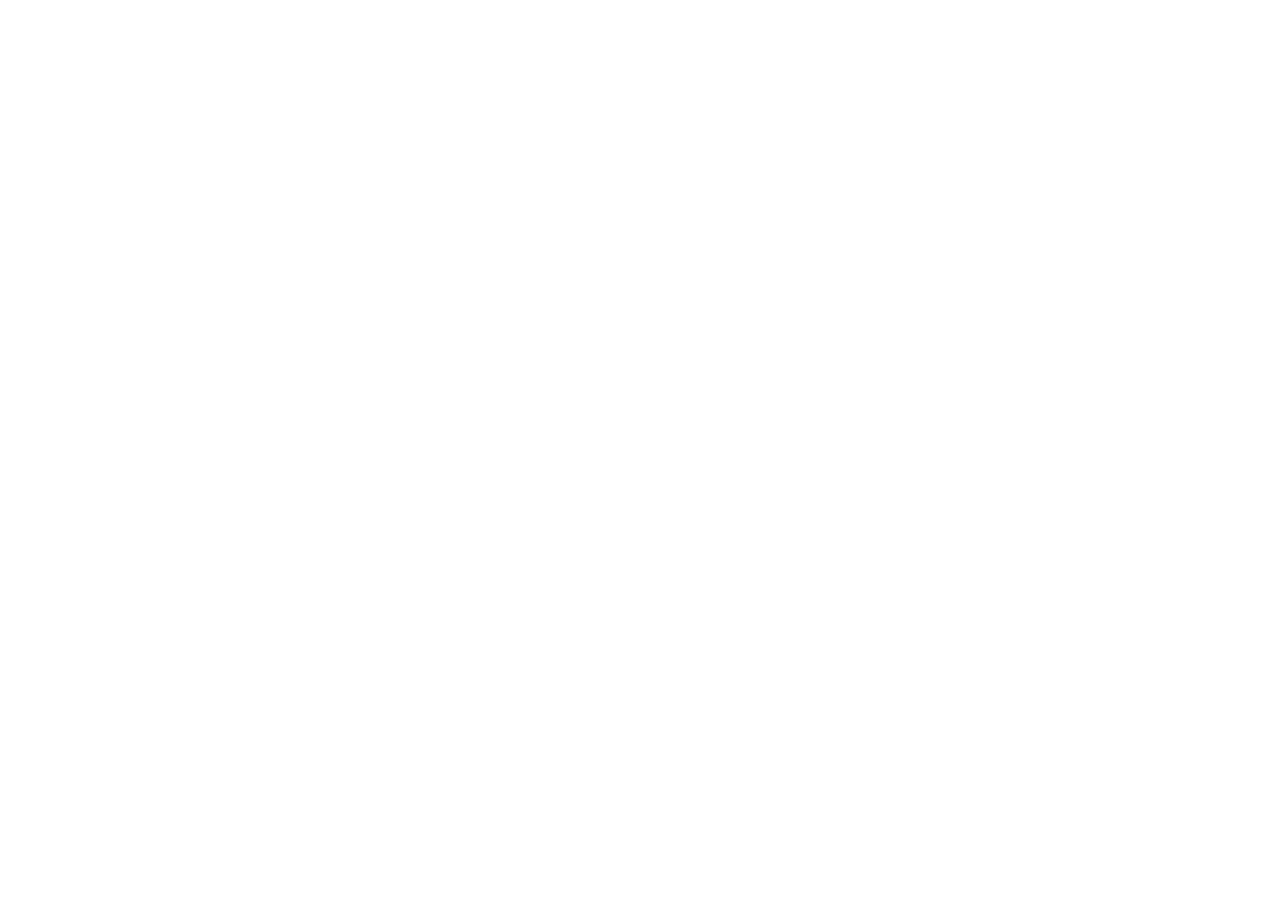
==== bonus/index.html @ 4a030c40 "Create bonus content" ====
<!DOCTYPE html>
<html lang="en">

<head>
    <meta charset="UTF-8">
    <meta http-equiv="X-UA-Compatible" content="IE=edge">
    <meta name="viewport" content="width=device-width, initial-scale=1.0">
    <title>Pixel Art</title>

    <link rel="stylesheet" href="./assets/css/12-bool-framework.css">

    <link rel="stylesheet" href="./assets/css/style.css">

</head>

<body>

</body>

</html>
---- bonus/assets/css/12-bool-framework.css ----
*{
    box-sizing: border-box;
    margin: 0;
    padding: 0;
}

.col-1{
    width: calc((100% / 12) * 1);
    text-align: center;
    line-height: 200px;
}

.col-2{
    width: calc((100% / 12) * 2);
    text-align: center;
    line-height: 200px;
}

.col-6{
    width: calc((100% / 12) * 6);
    text-align: center;
    line-height: 200px;
}

.col-8{
    width: calc((100% / 12) * 8);
    text-align: center;
    line-height: 200px;
}

.col-12{
    width: calc((100% / 12) * 12);
    text-align: center;
    line-height: 200px;
}
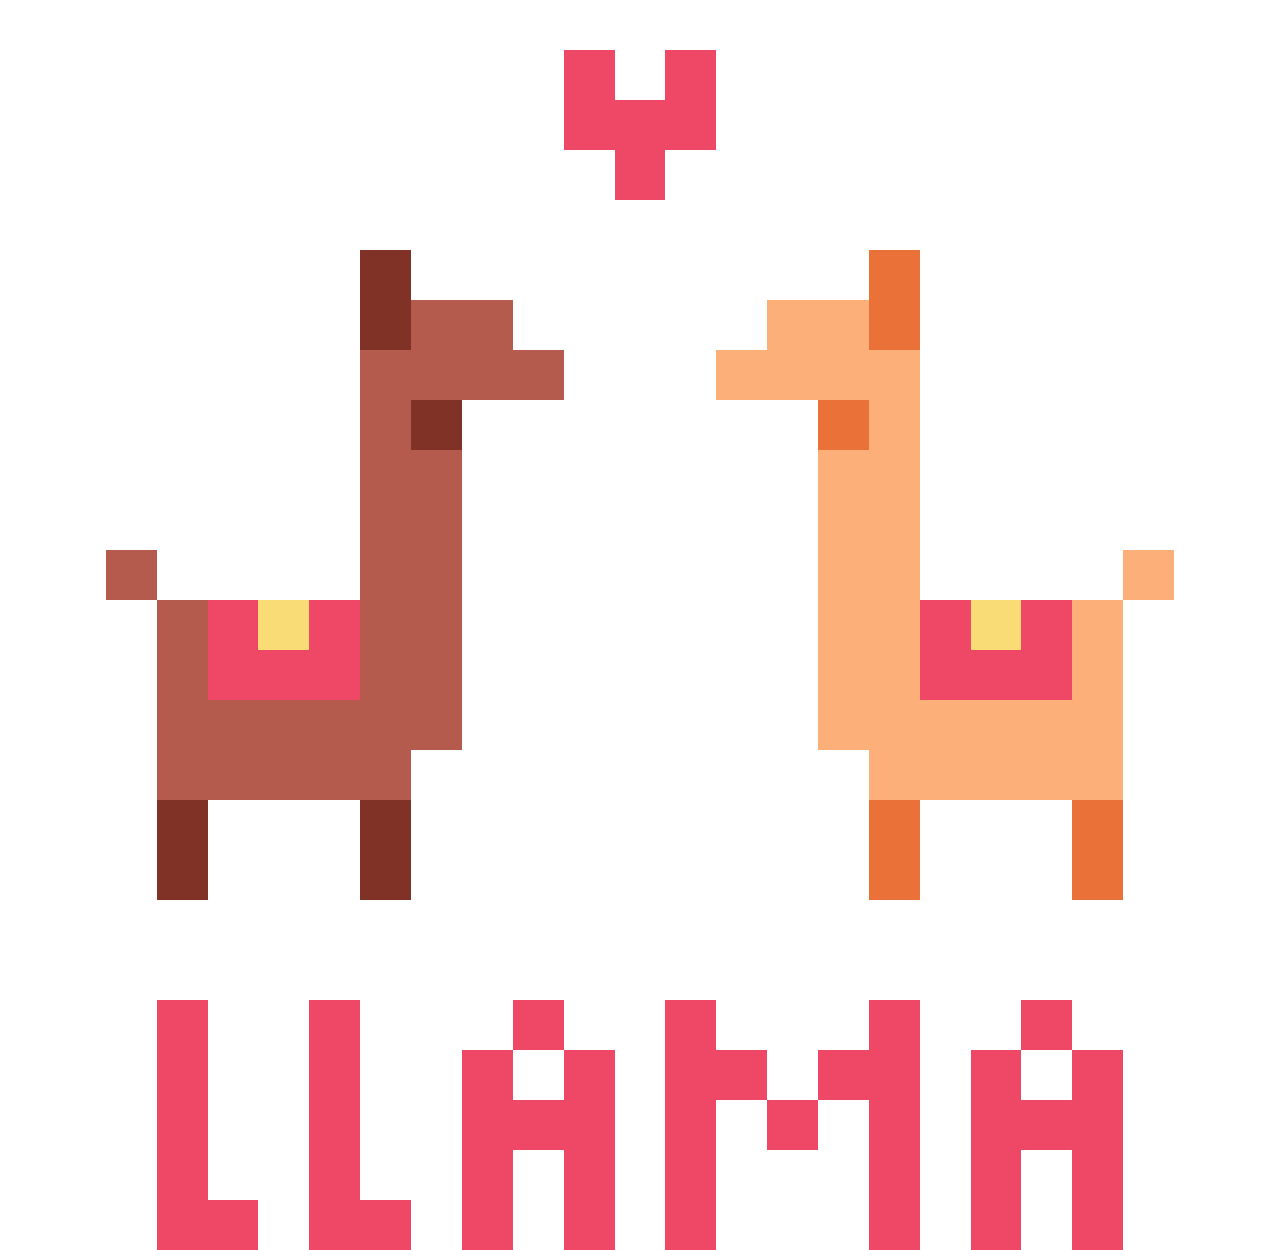
==== commit f30f4e3f: "Complete Bonus" ====
--- a/bonus/index.html
+++ b/bonus/index.html
@@ -14,6 +14,271 @@
 </head>
 
 <body>
+    <div class="container">
+
+        <div class="row">
+            <div class="col-offset-23"></div>
+        </div>
+
+        <div class="row">
+            <div class="col-offset-10"></div>
+            <div class="col-1 bg_red"></div>
+            <div class="col-offset-1"></div>
+            <div class="col-1 bg_red"></div>
+            <div class="col-offset-10"></div>
+        </div>
+
+        <div class="row">
+            <div class="col-offset-10"></div>
+            <div class="col-3 bg_red"></div>
+            <div class="col-offset-10"></div>
+        </div>
+
+        <div class="row">
+            <div class="col-offset-11"></div>
+            <div class="col-1 bg_red"></div>
+            <div class="col-offset-11"></div>
+        </div>
+
+        <div class="row">
+            <div class="col-offset-23"></div>
+        </div>
+
+        <div class="row">
+            <div class="col-offset-6"></div>
+            <div class="col-1 bg_brown"></div>
+            <div class="col-offset-9"></div>
+            <div class="col-1 bg_orange"></div>
+            <div class="col-offset-6"></div>
+        </div>
+
+        <div class="row">
+            <div class="col-offset-6"></div>
+            <div class="col-1 bg_brown"></div>
+            <div class="col-2 bg_lightbrown"></div>
+            <div class="col-offset-5"></div>
+            <div class="col-2 bg_lightorange"></div>
+            <div class="col-1 bg_orange"></div>
+            <div class="col-offset-6"></div>
+        </div>
+
+        <div class="row">
+            <div class="col-offset-6"></div>
+            <div class="col-4 bg_lightbrown"></div>
+            <div class="col-offset-3"></div>
+            <div class="col-4 bg_lightorange"></div>
+            <div class="col-offset-6"></div>
+        </div>
+
+        <div class="row">
+            <div class="col-offset-6"></div>
+            <div class="col-1 bg_lightbrown"></div>
+            <div class="col-1 bg_brown"></div>
+            <div class="col-offset-7"></div>
+            <div class="col-1 bg_orange"></div>
+            <div class="col-1 bg_lightorange"></div>
+            <div class="col-offset-6"></div>
+        </div>
+
+        <div class="row">
+            <div class="col-offset-6"></div>
+            <div class="col-2 bg_lightbrown"></div>
+            <div class="col-offset-7"></div>
+            <div class="col-2 bg_lightorange"></div>
+            <div class="col-offset-6"></div>
+        </div>
+
+        <div class="row">
+            <div class="col-offset-6"></div>
+            <div class="col-2 bg_lightbrown"></div>
+            <div class="col-offset-7"></div>
+            <div class="col-2 bg_lightorange"></div>
+            <div class="col-offset-6"></div>
+        </div>
+
+        <div class="row">
+            <div class="col-offset-1"></div>
+            <div class="col-1 bg_lightbrown"></div>
+            <div class="col-offset-4"></div>
+            <div class="col-2 bg_lightbrown"></div>
+            <div class="col-offset-7"></div>
+            <div class="col-2 bg_lightorange"></div>
+            <div class="col-offset-4"></div>
+            <div class="col-1 bg_lightorange"></div>
+            <div class="col-offset-1"></div>
+        </div>
+
+        <div class="row">
+            <div class="col-offset-2"></div>
+            <div class="col-1 bg_lightbrown"></div>
+            <div class="col-1 bg_red"></div>
+            <div class="col-1 bg_yellow"></div>
+            <div class="col-1 bg_red"></div>
+            <div class="col-2 bg_lightbrown"></div>
+            <div class="col-offset-7"></div>
+            <div class="col-2 bg_lightorange"></div>
+            <div class="col-1 bg_red"></div>
+            <div class="col-1 bg_yellow"></div>
+            <div class="col-1 bg_red"></div>
+            <div class="col-1 bg_lightorange"></div>
+            <div class="col-offset-2"></div>
+        </div>
+
+        <div class="row">
+            <div class="col-offset-2"></div>
+            <div class="col-1 bg_lightbrown"></div>
+            <div class="col-3 bg_red"></div>
+            <div class="col-2 bg_lightbrown"></div>
+            <div class="col-offset-7"></div>
+            <div class="col-2 bg_lightorange"></div>
+            <div class="col-3 bg_red"></div>
+            <div class="col-1 bg_lightorange"></div>
+            <div class="col-offset-2"></div>
+        </div>
+
+        <div class="row">
+            <div class="col-offset-2"></div>
+            <div class="col-6 bg_lightbrown"></div>
+            <div class="col-offset-7"></div>
+            <div class="col-6 bg_lightorange"></div>
+            <div class="col-offset-2"></div>
+        </div>
+
+        <div class="row">
+            <div class="col-offset-2"></div>
+            <div class="col-5 bg_lightbrown"></div>
+            <div class="col-offset-9"></div>
+            <div class="col-5 bg_lightorange"></div>
+            <div class="col-offset-2"></div>
+        </div>
+
+        <div class="row">
+            <div class="col-offset-2"></div>
+            <div class="col-1 bg_brown"></div>
+            <div class="col-offset-3"></div>
+            <div class="col-1 bg_brown"></div>
+            <div class="col-offset-9"></div>
+            <div class="col-1 bg_orange"></div>
+            <div class="col-offset-3"></div>
+            <div class="col-1 bg_orange"></div>
+            <div class="col-offset-2"></div>
+        </div>
+
+        <div class="row">
+            <div class="col-offset-2"></div>
+            <div class="col-1 bg_brown"></div>
+            <div class="col-offset-3"></div>
+            <div class="col-1 bg_brown"></div>
+            <div class="col-offset-9"></div>
+            <div class="col-1 bg_orange"></div>
+            <div class="col-offset-3"></div>
+            <div class="col-1 bg_orange"></div>
+            <div class="col-offset-2"></div>
+        </div>
+
+        <div class="row">
+            <div class="col-offset-23"></div>
+        </div>
+
+        <div class="row">
+            <div class="col-offset-23"></div>
+        </div>
+
+        <div class="row">
+            <div class="col-offset-2"></div>
+            <div class="col-1 bg_red"></div>
+            <div class="col-offset-2"></div>
+            <div class="col-1 bg_red"></div>
+            <div class="col-offset-3"></div>
+            <div class="col-1 bg_red"></div>
+            <div class="col-offset-2"></div>
+            <div class="col-1 bg_red"></div>
+            <div class="col-offset-3"></div>
+            <div class="col-1 bg_red"></div>
+            <div class="col-offset-2"></div>
+            <div class="col-1 bg_red"></div>
+            <div class="col-offset-3"></div>
+        </div>
+
+        <div class="row">
+            <div class="col-offset-2"></div>
+            <div class="col-1 bg_red"></div>
+            <div class="col-offset-2"></div>
+            <div class="col-1 bg_red"></div>
+            <div class="col-offset-2"></div>
+            <div class="col-1 bg_red"></div>
+            <div class="col-offset-1"></div>
+            <div class="col-1 bg_red"></div>
+            <div class="col-offset-1"></div>
+            <div class="col-2 bg_red"></div>
+            <div class="col-offset-1"></div>
+            <div class="col-2 bg_red"></div>
+            <div class="col-offset-1"></div>
+            <div class="col-1 bg_red"></div>
+            <div class="col-offset-1"></div>
+            <div class="col-1 bg_red"></div>
+            <div class="col-offset-2"></div>
+        </div>
+
+        <div class="row">
+            <div class="col-offset-2"></div>
+            <div class="col-1 bg_red"></div>
+            <div class="col-offset-2"></div>
+            <div class="col-1 bg_red"></div>
+            <div class="col-offset-2"></div>
+            <div class="col-3 bg_red"></div>
+            <div class="col-offset-1"></div>
+            <div class="col-1 bg_red"></div>
+            <div class="col-offset-1"></div>
+            <div class="col-1 bg_red"></div>
+            <div class="col-offset-1"></div>
+            <div class="col-1 bg_red"></div>
+            <div class="col-offset-1"></div>
+            <div class="col-3 bg_red"></div>
+            <div class="col-offset-2"></div>
+        </div>
+
+        <div class="row">
+            <div class="col-offset-2"></div>
+            <div class="col-1 bg_red"></div>
+            <div class="col-offset-2"></div>
+            <div class="col-1 bg_red"></div>
+            <div class="col-offset-2"></div>
+            <div class="col-1 bg_red"></div>
+            <div class="col-offset-1"></div>
+            <div class="col-1 bg_red"></div>
+            <div class="col-offset-1"></div>
+            <div class="col-1 bg_red"></div>
+            <div class="col-offset-3"></div>
+            <div class="col-1 bg_red"></div>
+            <div class="col-offset-1"></div>
+            <div class="col-1 bg_red"></div>
+            <div class="col-offset-1"></div>
+            <div class="col-1 bg_red"></div>
+            <div class="col-offset-2"></div>
+        </div>
+
+        <div class="row">
+            <div class="col-offset-2"></div>
+            <div class="col-2 bg_red"></div>
+            <div class="col-offset-1"></div>
+            <div class="col-2 bg_red"></div>
+            <div class="col-offset-1"></div>
+            <div class="col-1 bg_red"></div>
+            <div class="col-offset-1"></div>
+            <div class="col-1 bg_red"></div>
+            <div class="col-offset-1"></div>
+            <div class="col-1 bg_red"></div>
+            <div class="col-offset-3"></div>
+            <div class="col-1 bg_red"></div>
+            <div class="col-offset-1"></div>
+            <div class="col-1 bg_red"></div>
+            <div class="col-offset-1"></div>
+            <div class="col-1 bg_red"></div>
+            <div class="col-offset-2"></div>
+        </div>
+
+    </div>
 
 </body>
 
--- a/bonus/assets/css/12-bool-framework.css
+++ b/bonus/assets/css/12-bool-framework.css
@@ -4,32 +4,238 @@
     padding: 0;
 }
 
+.container{
+    width: 1170px;
+    margin: 0 auto;
+}
+
+.row{
+    width: 100%;
+}
+
+.row::after{
+    content: "";
+    display: table;
+    clear: both;
+}
+
+[class*="col-"] {
+    float: left;
+    height: 50px;
+}
+
+/* UTILITY */
+
+.bg_red{
+    background-color: #EF4866;
+}
+
+.bg_brown{
+    background-color: #803227;
+}
+
+.bg_lightbrown{
+    background-color: #B45B4D;
+}
+
+.bg_yellow{
+    background-color: #F9DC75;
+}
+
+.bg_orange{
+    background-color: #EA7138;
+}
+
+.bg_lightorange{
+    background-color: #FCAF79;
+}
+
+
+/* /uILITY */
+
 .col-1{
-    width: calc((100% / 12) * 1);
-    text-align: center;
-    line-height: 200px;
+    width: calc((100% / 23) * 1);
 }
 
 .col-2{
-    width: calc((100% / 12) * 2);
-    text-align: center;
-    line-height: 200px;
+    width: calc((100% / 23) * 2);
+}
+
+.col-3{
+    width: calc((100% / 23) * 3);
+}
+
+.col-4{
+    width: calc((100% / 23) * 4);
+}
+
+.col-5{
+    width: calc((100% / 23) * 5);
 }
 
 .col-6{
-    width: calc((100% / 12) * 6);
-    text-align: center;
-    line-height: 200px;
+    width: calc((100% / 23) * 6);
+}
+
+.col-7{
+    width: calc((100% / 23) * 7);
 }
 
 .col-8{
-    width: calc((100% / 12) * 8);
-    text-align: center;
-    line-height: 200px;
+    width: calc((100% / 23) * 8);
+}
+
+.col-9{
+    width: calc((100% / 23) * 9);
+}
+
+.col-10{
+    width: calc((100% / 23) * 10);
+}
+
+.col-11{
+    width: calc((100% / 23) * 11);
 }
 
 .col-12{
-    width: calc((100% / 12) * 12);
-    text-align: center;
-    line-height: 200px;
-}+    width: calc((100% / 23) * 12);
+}
+
+.col-13{
+    width: calc((100% / 23) * 13);
+}
+
+.col-14{
+    width: calc((100% / 23) * 14);
+}
+
+.col-15{
+    width: calc((100% / 23) * 15);
+}
+
+.col-16{
+    width: calc((100% / 23) * 16);
+}
+
+.col-17{
+    width: calc((100% / 23) * 17);
+}
+
+.col-18{
+    width: calc((100% / 23) * 18);
+}
+
+.col-19{
+    width: calc((100% / 23) * 19);
+}
+
+.col-20{
+    width: calc((100% / 23) * 20);
+}
+
+.col-21{
+    width: calc((100% / 23) * 21);
+}
+
+.col-22{
+    width: calc((100% / 23) * 22);
+}
+
+.col-23{
+    width: calc((100% / 23) * 23);
+}
+
+
+
+/* OFFSET */
+.col-offset-1{
+    margin-left: calc((100% / 23) * 1);
+}
+
+.col-offset-2{
+    margin-left: calc((100% / 23) * 2);
+}
+
+.col-offset-3{
+    margin-left: calc((100% / 23) * 3);
+}
+
+.col-offset-4{
+    margin-left: calc((100% / 23) * 4);
+}
+
+.col-offset-5{
+    margin-left: calc((100% / 23) * 5);
+}
+
+.col-offset-6{
+    margin-left: calc((100% / 23) * 6);
+}
+
+.col-offset-7{
+    margin-left: calc((100% / 23) * 7);
+}
+
+.col-offset-8{
+    margin-left: calc((100% / 23) * 8);
+}
+
+.col-offset-9{
+    margin-left: calc((100% / 23) * 9);
+}
+
+.col-offset-10{
+    margin-left: calc((100% / 23) * 10);
+}
+
+.col-offset-11{
+    margin-left: calc((100% / 23) * 11);
+}
+
+.col-offset-12{
+    margin-left: calc((100% / 23) * 12);
+}
+
+.col-offset-13{
+    margin-left: calc((100% / 23) * 13);
+}
+
+.col-offset-14{
+    margin-left: calc((100% / 23) * 14);
+}
+
+.col-offset-15{
+    margin-left: calc((100% / 23) * 15);
+}
+
+.col-offset-16{
+    margin-left: calc((100% / 23) * 16);
+}
+
+.col-offset-17{
+    margin-left: calc((100% / 23) * 17);
+}
+
+.col-offset-18{
+    margin-left: calc((100% / 23) * 18);
+}
+
+.col-offset-19{
+    margin-left: calc((100% / 23) * 19);
+}
+
+.col-offset-20{
+    margin-left: calc((100% / 23) * 20);
+}
+
+.col-offset-21{
+    margin-left: calc((100% / 23) * 21);
+}
+
+.col-offset-22{
+    margin-left: calc((100% / 23) * 22);
+}
+
+.col-offset-23{
+    margin-left: calc((100% / 23) * 23);
+}
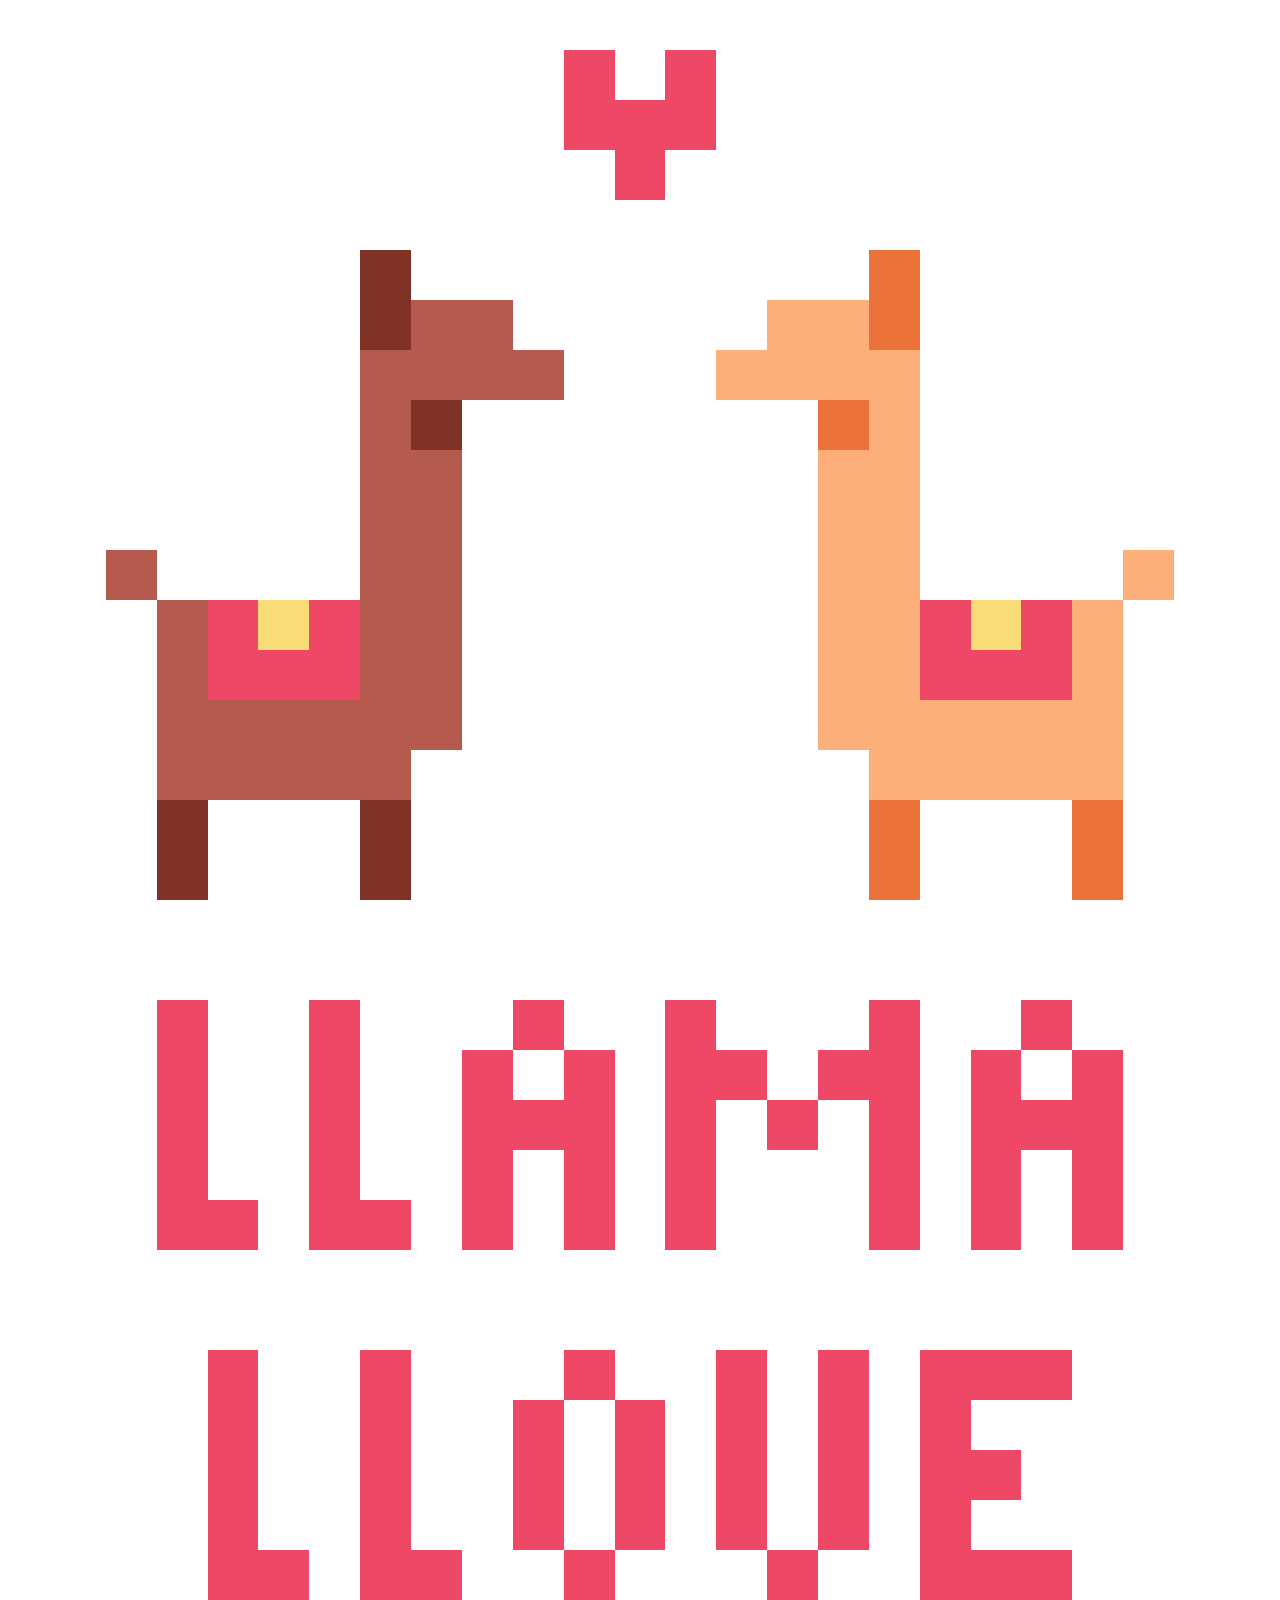
==== commit bf538144: "Complete bonus content" ====
--- a/bonus/index.html
+++ b/bonus/index.html
@@ -278,6 +278,98 @@
             <div class="col-offset-2"></div>
         </div>
 
+        <div class="row">
+            <div class="col-offset-23"></div>
+        </div>
+
+        <div class="row">
+            <div class="col-offset-23"></div>
+        </div>
+
+        <div class="row">
+            <div class="col-offset-3"></div>
+            <div class="col-1 bg_red"></div>
+            <div class="col-offset-2"></div>
+            <div class="col-1 bg_red"></div>
+            <div class="col-offset-3"></div>
+            <div class="col-1 bg_red"></div>
+            <div class="col-offset-2"></div>
+            <div class="col-1 bg_red"></div>
+            <div class="col-offset-1"></div>
+            <div class="col-1 bg_red"></div>
+            <div class="col-offset-1"></div>
+            <div class="col-3 bg_red"></div>
+            <div class="col-offset-3"></div>
+        </div>
+
+        <div class="row">
+            <div class="col-offset-3"></div>
+            <div class="col-1 bg_red"></div>
+            <div class="col-offset-2"></div>
+            <div class="col-1 bg_red"></div>
+            <div class="col-offset-2"></div>
+            <div class="col-1 bg_red"></div>
+            <div class="col-offset-1"></div>
+            <div class="col-1 bg_red"></div>
+            <div class="col-offset-1"></div>
+            <div class="col-1 bg_red"></div>
+            <div class="col-offset-1"></div>
+            <div class="col-1 bg_red"></div>
+            <div class="col-offset-1"></div>
+            <div class="col-1 bg_red"></div>
+            <div class="col-offset-5"></div>
+        </div>
+
+        <div class="row">
+            <div class="col-offset-3"></div>
+            <div class="col-1 bg_red"></div>
+            <div class="col-offset-2"></div>
+            <div class="col-1 bg_red"></div>
+            <div class="col-offset-2"></div>
+            <div class="col-1 bg_red"></div>
+            <div class="col-offset-1"></div>
+            <div class="col-1 bg_red"></div>
+            <div class="col-offset-1"></div>
+            <div class="col-1 bg_red"></div>
+            <div class="col-offset-1"></div>
+            <div class="col-1 bg_red"></div>
+            <div class="col-offset-1"></div>
+            <div class="col-2 bg_red"></div>
+            <div class="col-offset-4"></div>
+        </div>
+
+        <div class="row">
+            <div class="col-offset-3"></div>
+            <div class="col-1 bg_red"></div>
+            <div class="col-offset-2"></div>
+            <div class="col-1 bg_red"></div>
+            <div class="col-offset-2"></div>
+            <div class="col-1 bg_red"></div>
+            <div class="col-offset-1"></div>
+            <div class="col-1 bg_red"></div>
+            <div class="col-offset-1"></div>
+            <div class="col-1 bg_red"></div>
+            <div class="col-offset-1"></div>
+            <div class="col-1 bg_red"></div>
+            <div class="col-offset-1"></div>
+            <div class="col-1 bg_red"></div>
+            <div class="col-offset-5"></div>
+        </div>
+
+        <div class="row">
+            <div class="col-offset-3"></div>
+            <div class="col-2 bg_red"></div>
+            <div class="col-offset-1"></div>
+            <div class="col-2 bg_red"></div>
+            <div class="col-offset-2"></div>
+            <div class="col-1 bg_red"></div>
+            <div class="col-offset-3"></div>
+            <div class="col-1 bg_red"></div>
+            <div class="col-offset-2"></div>
+            <div class="col-3 bg_red"></div>
+            <div class="col-offset-3"></div>
+        </div>
+
     </div>
 
 </body>
